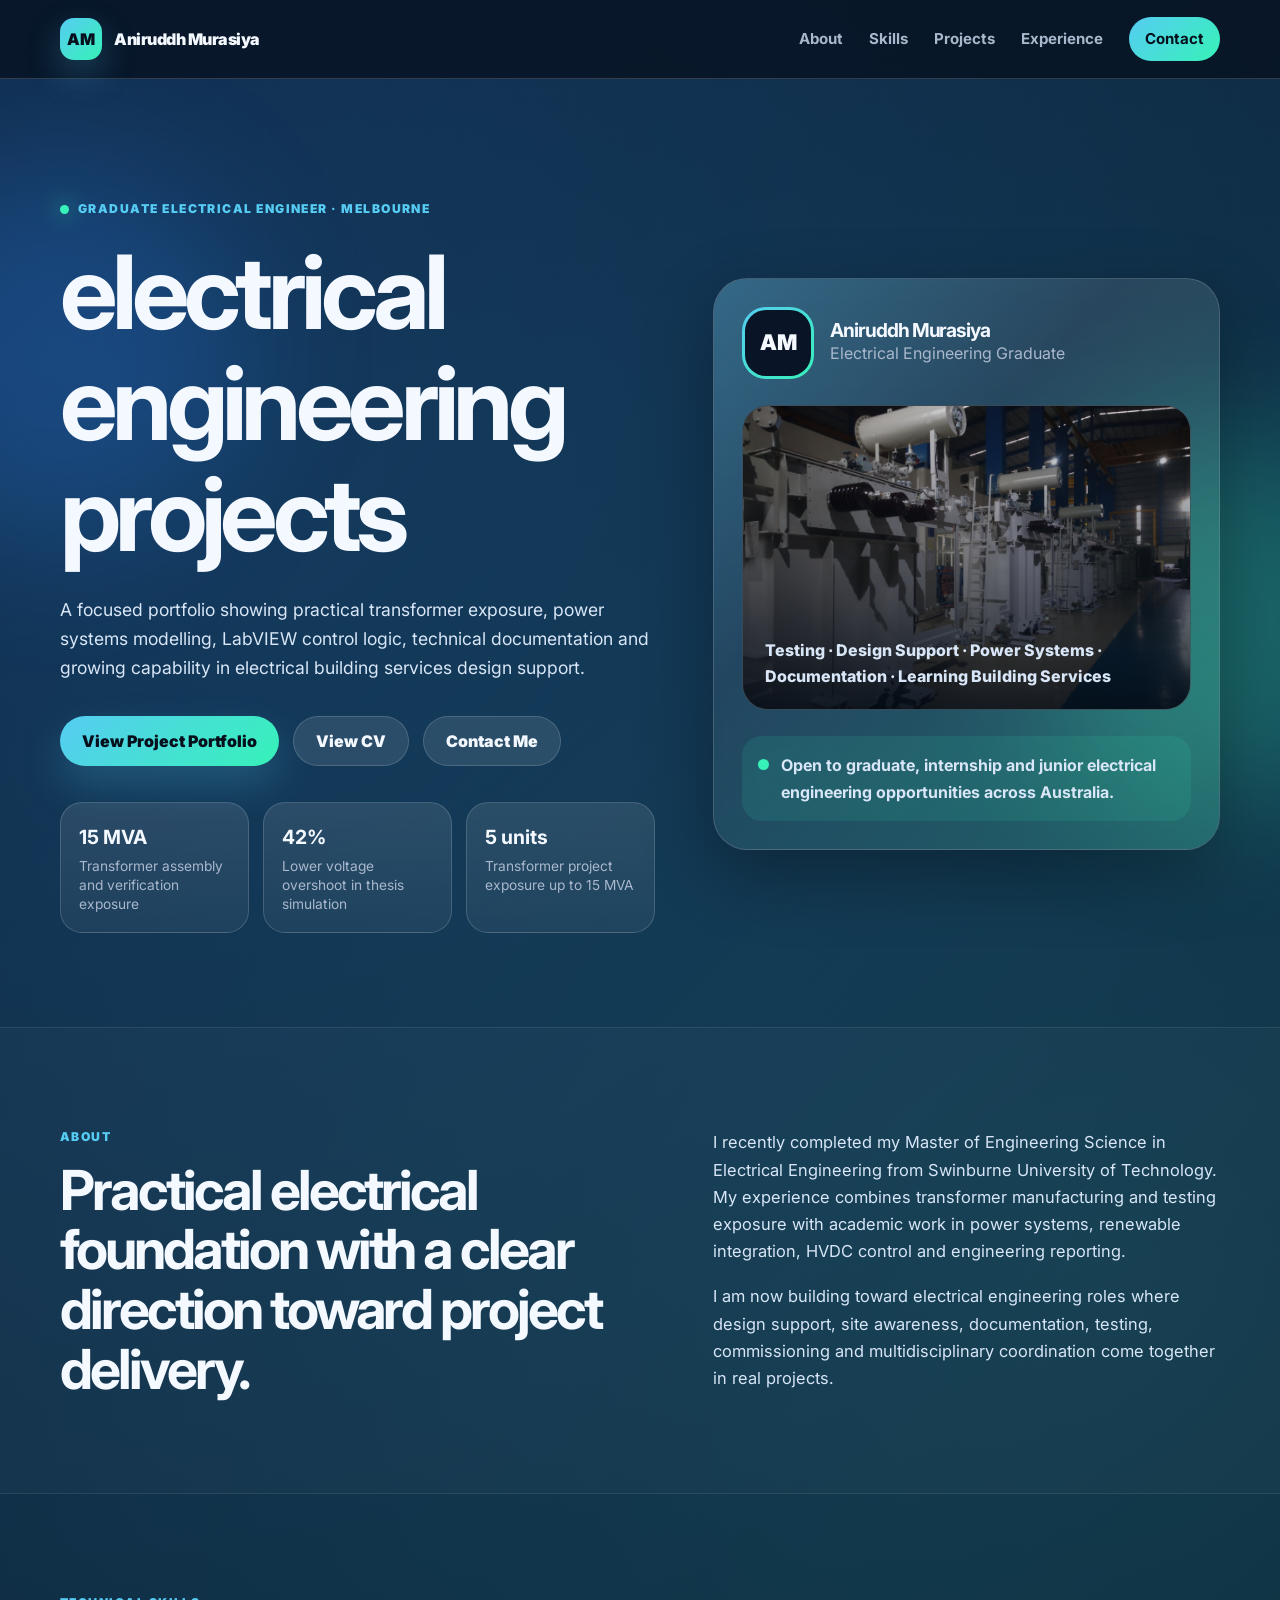
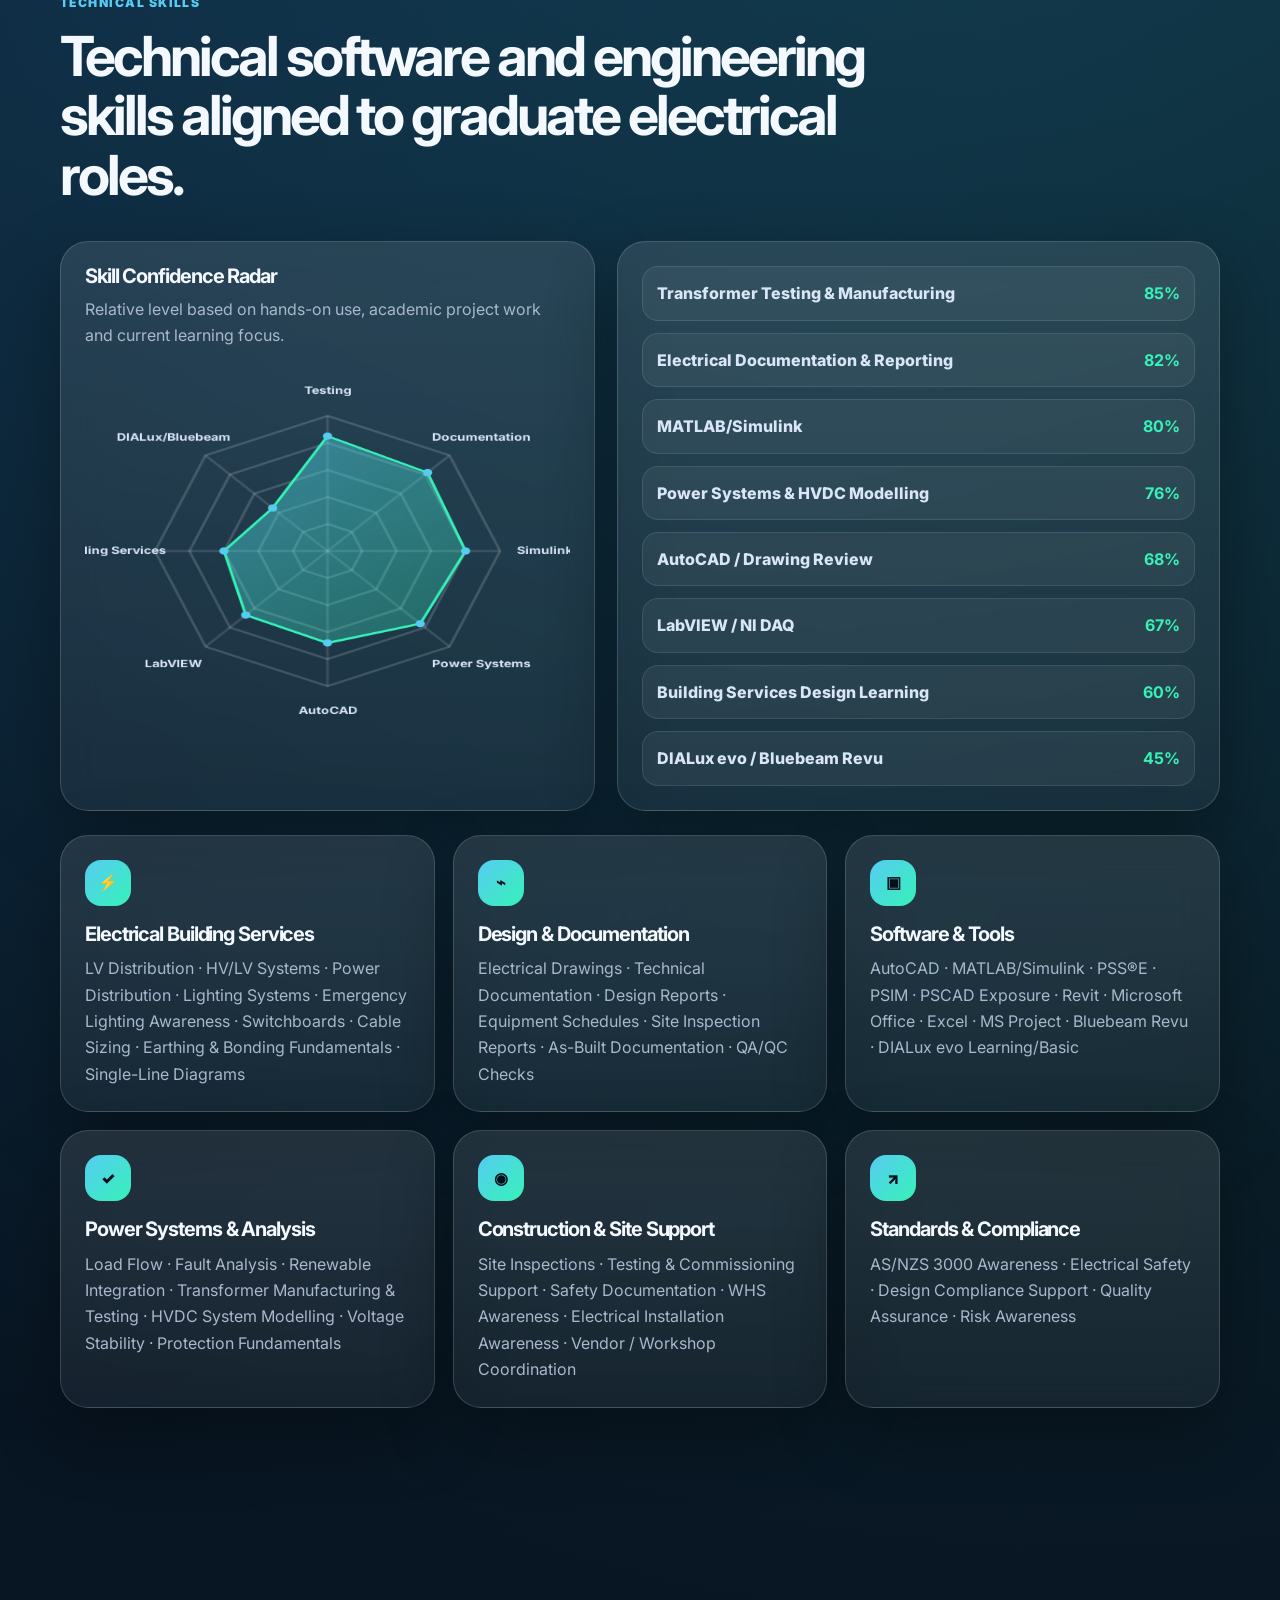
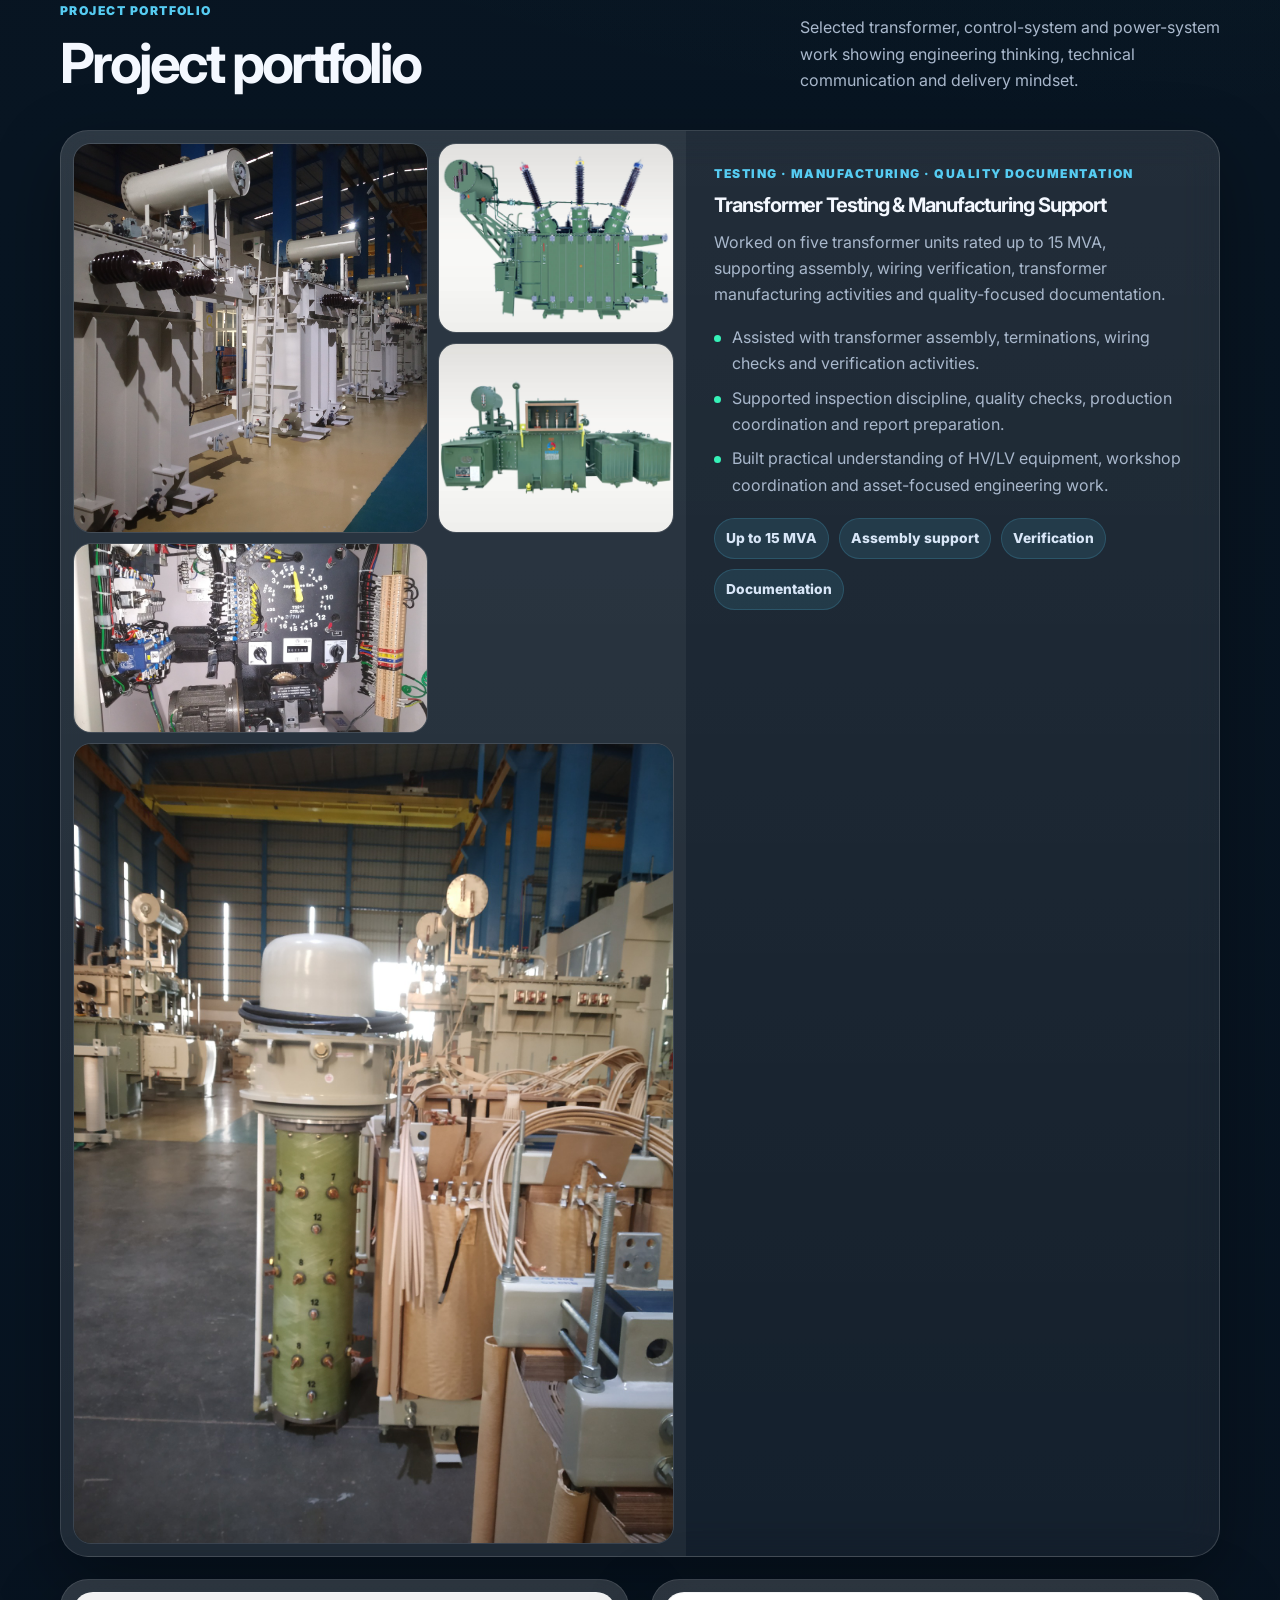
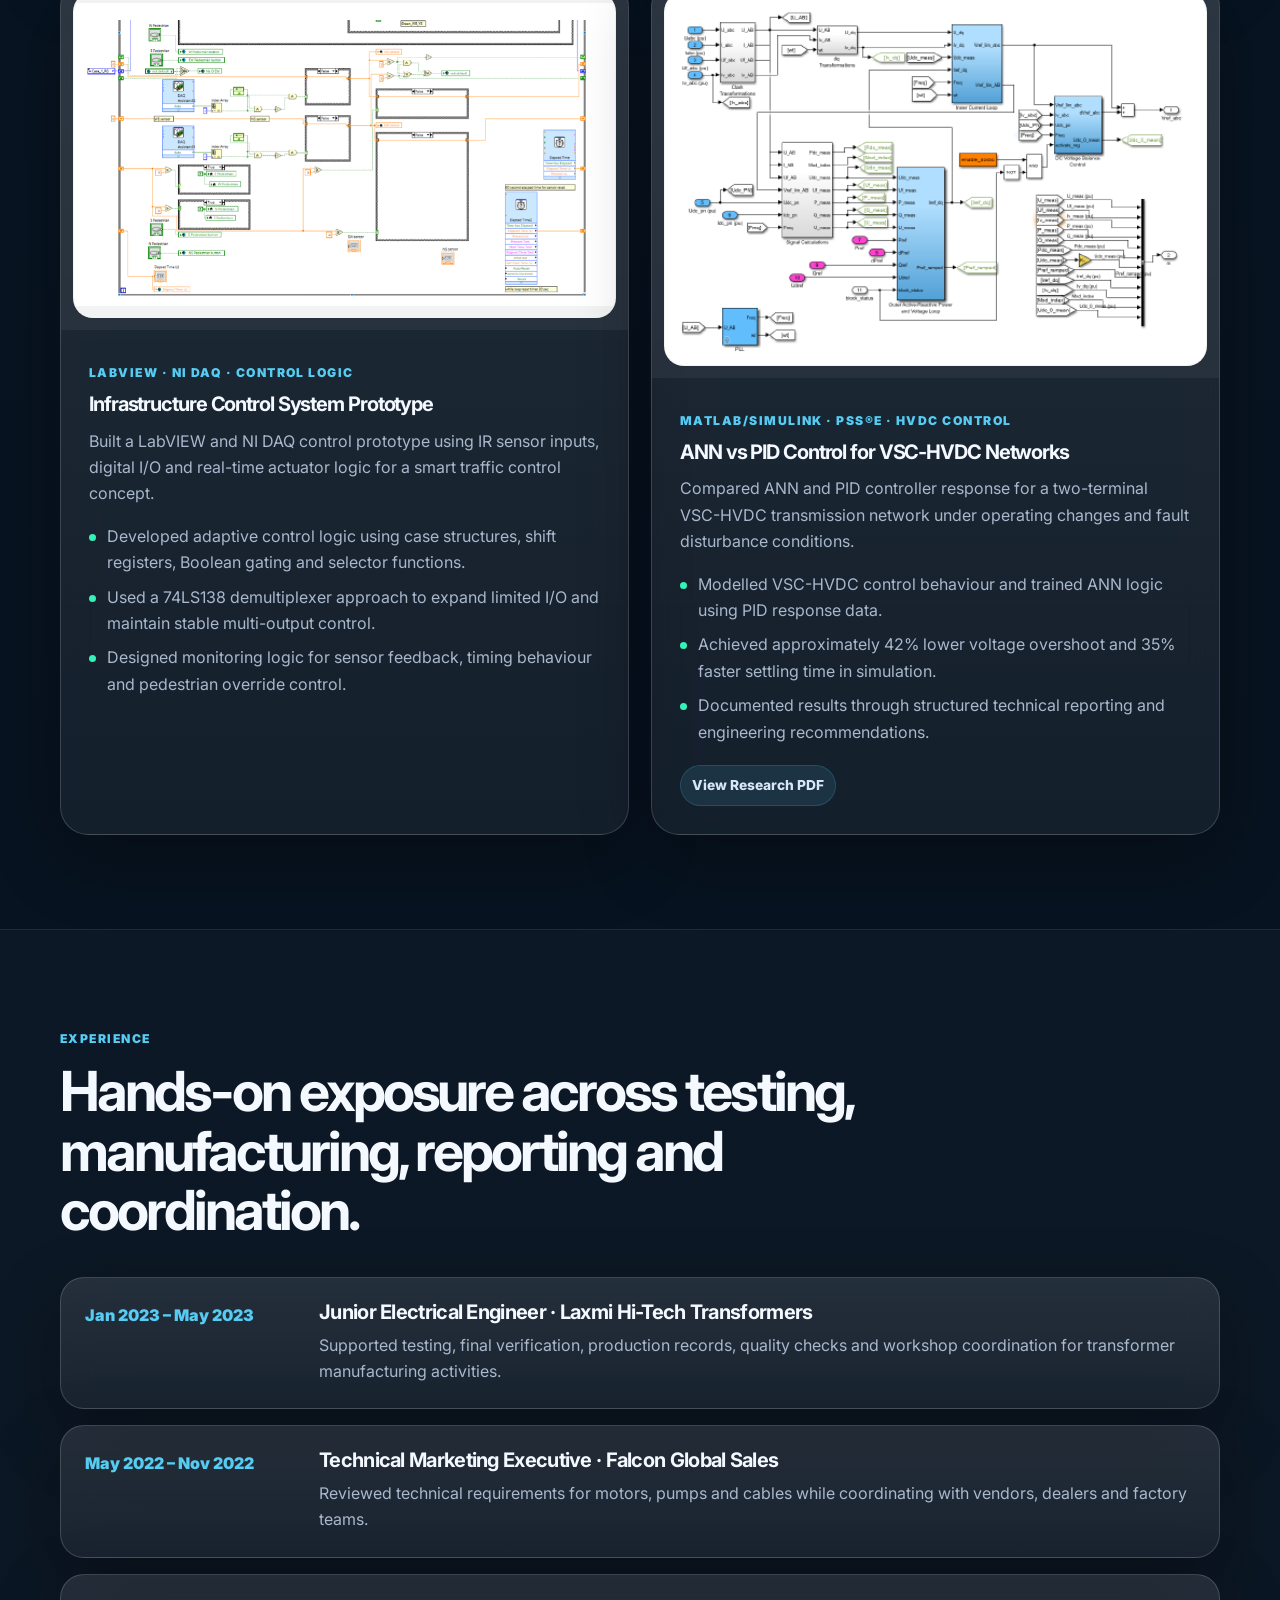
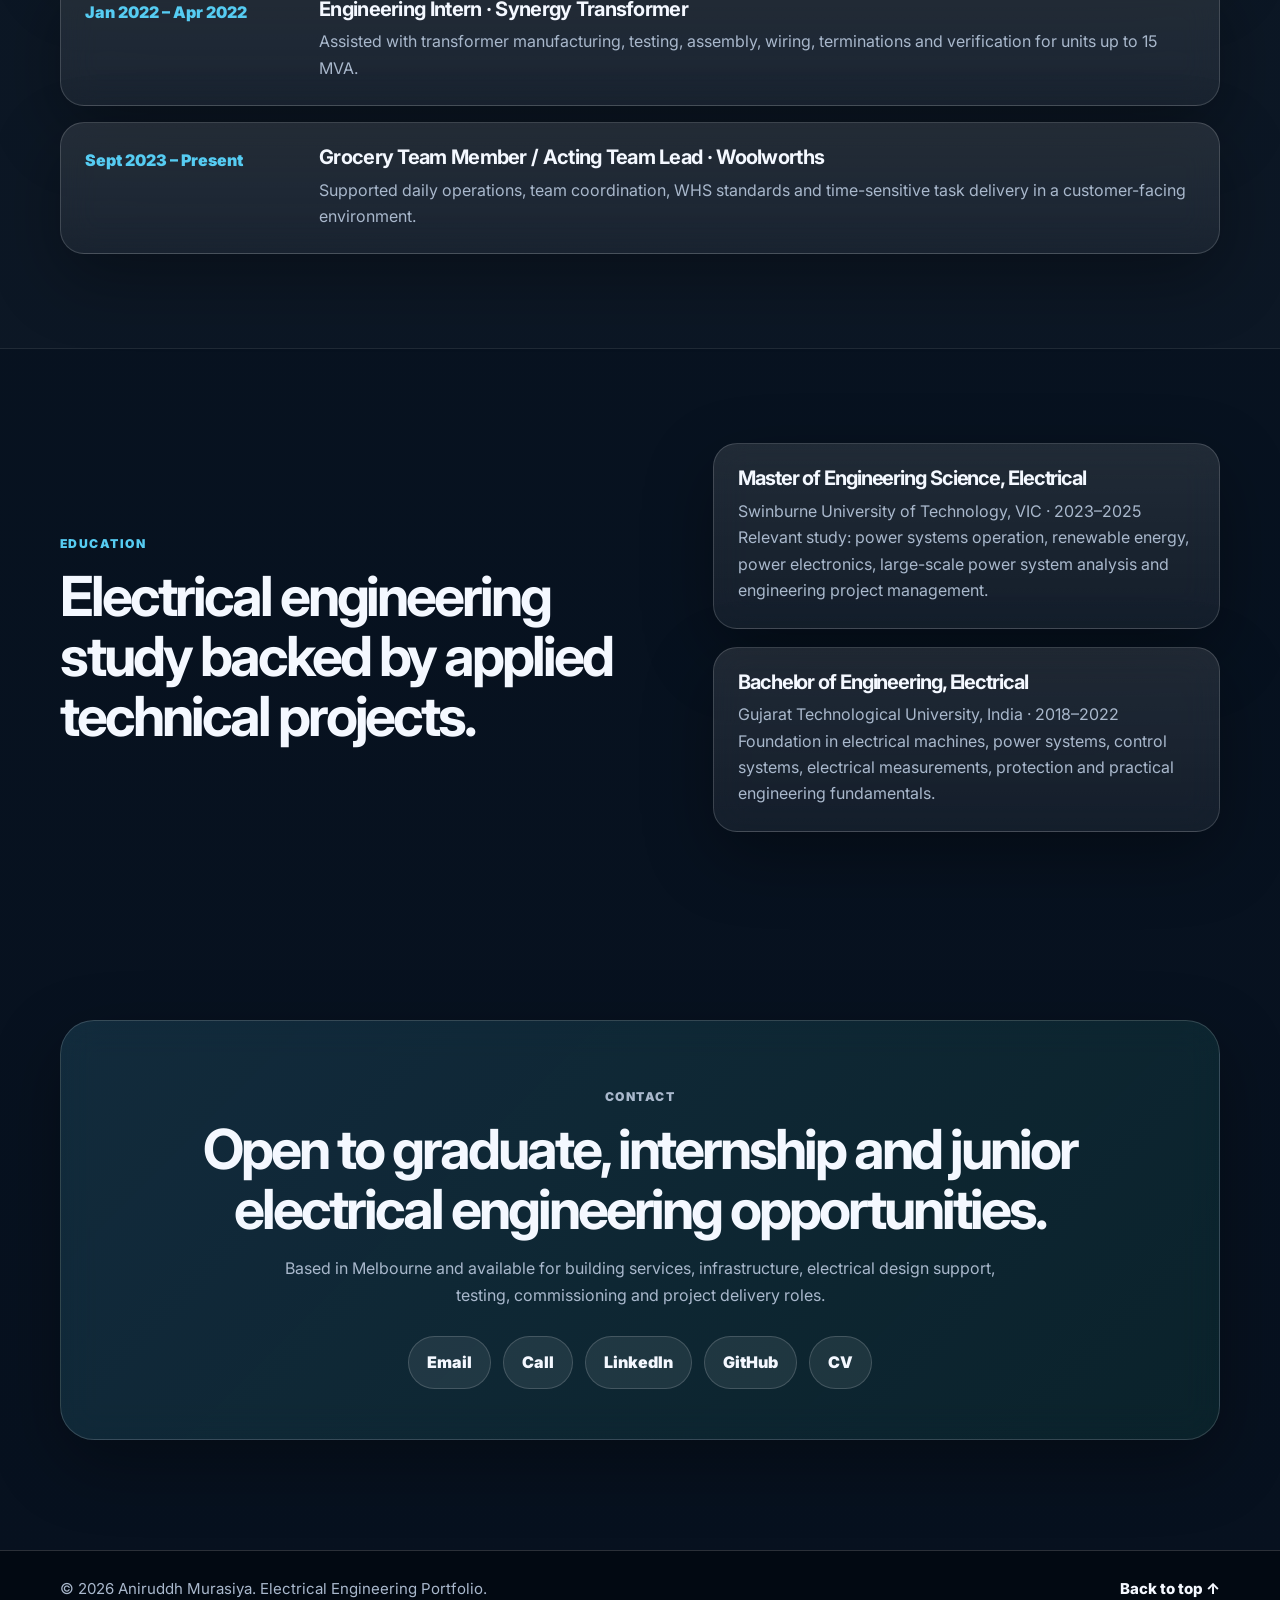
==== index.html @ 34120365 "Add files via upload" ====
<!DOCTYPE html>
<html lang="en-AU">
<head>
  <meta charset="UTF-8" />
  <meta name="viewport" content="width=device-width, initial-scale=1.0" />
  <meta name="description" content="Electrical engineering project portfolio of Aniruddh Murasiya, Graduate Electrical Engineer based in Melbourne." />
  <meta name="keywords" content="Graduate Electrical Engineer Melbourne, Electrical Engineering Projects, Transformer Testing, Building Services, MATLAB Simulink, PSS E, LabVIEW, AutoCAD, DIALux, Bluebeam" />
  <meta name="author" content="Aniruddh Murasiya" />
  <title>Aniruddh Murasiya | Electrical Engineering Projects</title>
  <link rel="preconnect" href="https://fonts.googleapis.com">
  <link rel="preconnect" href="https://fonts.gstatic.com" crossorigin>
  <link href="https://fonts.googleapis.com/css2?family=Inter:wght@400;500;600;700;800;900&display=swap" rel="stylesheet">
  <link rel="stylesheet" href="style.css" />
</head>
<body>
  <div class="background-glow glow-one"></div>
  <div class="background-glow glow-two"></div>

  <header class="site-header">
    <nav class="navbar container">
      <a href="#home" class="brand" aria-label="Go to home">
        <span class="brand-mark">AM</span>
        <span class="brand-text">Aniruddh Murasiya</span>
      </a>
      <button class="menu-toggle" aria-label="Open navigation menu" aria-expanded="false">
        <span></span><span></span><span></span>
      </button>
      <div class="nav-links" id="navLinks">
        <a href="#about">About</a>
        <a href="#skills">Skills</a>
        <a href="#projects">Projects</a>
        <a href="#experience">Experience</a>
        <a href="#contact" class="nav-cta">Contact</a>
      </div>
    </nav>
  </header>

  <main>
    <section id="home" class="hero section">
      <div class="container hero-grid">
        <div class="hero-content reveal">
          <p class="eyebrow"><span></span>Graduate Electrical Engineer · Melbourne</p>
          <h1>Electrical engineering projects</h1>
          <p class="hero-text">
            A focused portfolio showing practical transformer exposure, power systems modelling, LabVIEW control logic, technical documentation and growing capability in electrical building services design support.
          </p>
          <div class="hero-actions">
            <a href="#projects" class="btn btn-primary">View Project Portfolio</a>
            <a href="assets/Aniruddh_Murasiya_CV(4).pdf" class="btn btn-soft" target="_blank" rel="noopener">View CV</a>
            <a href="#contact" class="btn btn-ghost">Contact Me</a>
          </div>
          <div class="trust-strip" aria-label="Portfolio highlights">
            <div><strong>15 MVA</strong><span>Transformer assembly and verification exposure</span></div>
            <div><strong>42%</strong><span>Lower voltage overshoot in thesis simulation</span></div>
            <div><strong>5 units</strong><span>Transformer project exposure up to 15 MVA</span></div>
          </div>
        </div>

        <aside class="hero-panel reveal delay-1" aria-label="Engineering profile snapshot">
          <div class="panel-top">
            <div class="profile-ring"><div class="initials">AM</div></div>
            <div>
              <h2>Aniruddh Murasiya</h2>
              <p>Electrical Engineering Graduate</p>
            </div>
          </div>

          <div class="circuit-card image-panel">
            <img src="assets/15 MVA power transformer(2).jpg" alt="15 MVA transformer manufacturing floor" />
            <div class="image-overlay"></div>
            <p>Testing · Design Support · Power Systems · Documentation · Learning Building Services</p>
          </div>

          <div class="availability">
            <span class="pulse-dot"></span>
            Open to graduate, internship and junior electrical engineering opportunities across Australia.
          </div>
        </aside>
      </div>
    </section>

    <section id="about" class="section about-section">
      <div class="container split-grid">
        <div class="section-intro reveal">
          <p class="section-label">About</p>
          <h2>Practical electrical foundation with a clear direction toward project delivery.</h2>
        </div>
        <div class="about-copy reveal delay-1">
          <p>
            I recently completed my Master of Engineering Science in Electrical Engineering from Swinburne University of Technology. My experience combines transformer manufacturing and testing exposure with academic work in power systems, renewable integration, HVDC control and engineering reporting.
          </p>
          <p>
            I am now building toward electrical engineering roles where design support, site awareness, documentation, testing, commissioning and multidisciplinary coordination come together in real projects.
          </p>
        </div>
      </div>
    </section>

    <section id="skills" class="section skills-section">
      <div class="container">
        <div class="section-heading reveal">
          <p class="section-label">Technical Skills</p>
          <h2>Technical software and engineering skills aligned to graduate electrical roles.</h2>
        </div>

        <div class="skills-dashboard reveal">
          <div class="radar-card">
            <div class="radar-title">
              <h3>Skill Confidence Radar</h3>
              <p>Relative level based on hands-on use, academic project work and current learning focus.</p>
            </div>
            <canvas id="skillsRadar" width="520" height="520" aria-label="Radar chart showing electrical engineering skill levels"></canvas>
          </div>
          <div class="skill-levels">
            <div class="level-row"><span>Transformer Testing & Manufacturing</span><b>85%</b></div>
            <div class="level-row"><span>Electrical Documentation & Reporting</span><b>82%</b></div>
            <div class="level-row"><span>MATLAB/Simulink</span><b>80%</b></div>
            <div class="level-row"><span>Power Systems & HVDC Modelling</span><b>76%</b></div>
            <div class="level-row"><span>AutoCAD / Drawing Review</span><b>68%</b></div>
            <div class="level-row"><span>LabVIEW / NI DAQ</span><b>67%</b></div>
            <div class="level-row"><span>Building Services Design Learning</span><b>60%</b></div>
            <div class="level-row"><span>DIALux evo / Bluebeam Revu</span><b>45%</b></div>
          </div>
        </div>

        <div class="skills-grid">
          <article class="skill-card reveal"><div class="icon-badge">⚡</div><h3>Electrical Building Services</h3><p>LV Distribution · HV/LV Systems · Power Distribution · Lighting Systems · Emergency Lighting Awareness · Switchboards · Cable Sizing · Earthing & Bonding Fundamentals · Single-Line Diagrams</p></article>
          <article class="skill-card reveal delay-1"><div class="icon-badge">⌁</div><h3>Design & Documentation</h3><p>Electrical Drawings · Technical Documentation · Design Reports · Equipment Schedules · Site Inspection Reports · As-Built Documentation · QA/QC Checks</p></article>
          <article class="skill-card reveal delay-2"><div class="icon-badge">▣</div><h3>Software & Tools</h3><p>AutoCAD · MATLAB/Simulink · PSS®E · PSIM · PSCAD Exposure · Revit · Microsoft Office · Excel · MS Project · Bluebeam Revu · DIALux evo Learning/Basic</p></article>
          <article class="skill-card reveal"><div class="icon-badge">✓</div><h3>Power Systems & Analysis</h3><p>Load Flow · Fault Analysis · Renewable Integration · Transformer Manufacturing & Testing · HVDC System Modelling · Voltage Stability · Protection Fundamentals</p></article>
          <article class="skill-card reveal delay-1"><div class="icon-badge">◉</div><h3>Construction & Site Support</h3><p>Site Inspections · Testing & Commissioning Support · Safety Documentation · WHS Awareness · Electrical Installation Awareness · Vendor / Workshop Coordination</p></article>
          <article class="skill-card reveal delay-2"><div class="icon-badge">↗</div><h3>Standards & Compliance</h3><p>AS/NZS 3000 Awareness · Electrical Safety · Design Compliance Support · Quality Assurance · Risk Awareness</p></article>
        </div>
      </div>
    </section>

    <section id="projects" class="section projects-section">
      <div class="container">
        <div class="projects-header reveal">
          <div>
            <p class="section-label">Project Portfolio</p>
            <h2>Project portfolio</h2>
          </div>
          <p class="section-note">Selected transformer, control-system and power-system work showing engineering thinking, technical communication and delivery mindset.</p>
        </div>

        <div class="projects-grid">
          <article class="project-card project-featured reveal">
            <div class="project-gallery transformer-gallery">
              <img src="assets/15 MVA power transformer(2).jpg" alt="Transformer manufacturing floor with multiple large units" />
              <img src="assets/Power-Transformer(2).jpg" alt="Power transformer product image" />
              <img src="assets/Distribution Transformer(2).jpg" alt="Distribution transformer product image" />
              <img src="assets/Tap changer wiring(2).jpg" alt="Tap changer control wiring" />
              <img src="assets/Wind Transformer winding(2).jpg" alt="Transformer winding and assembly work" />
            </div>
            <div class="project-content">
              <span class="tag">Testing · Manufacturing · Quality Documentation</span>
              <h3>Transformer Testing & Manufacturing Support</h3>
              <p>Worked on five transformer units rated up to 15 MVA, supporting assembly, wiring verification, transformer manufacturing activities and quality-focused documentation.</p>
              <ul>
                <li>Assisted with transformer assembly, terminations, wiring checks and verification activities.</li>
                <li>Supported inspection discipline, quality checks, production coordination and report preparation.</li>
                <li>Built practical understanding of HV/LV equipment, workshop coordination and asset-focused engineering work.</li>
              </ul>
              <div class="project-points"><span>Up to 15 MVA</span><span>Assembly support</span><span>Verification</span><span>Documentation</span></div>
            </div>
          </article>

          <article class="project-card reveal delay-1">
            <div class="project-visual image-visual">
              <img src="assets/Labview(1).png" alt="LabVIEW block diagram for infrastructure control system prototype" />
            </div>
            <div class="project-content">
              <span class="tag">LabVIEW · NI DAQ · Control Logic</span>
              <h3>Infrastructure Control System Prototype</h3>
              <p>Built a LabVIEW and NI DAQ control prototype using IR sensor inputs, digital I/O and real-time actuator logic for a smart traffic control concept.</p>
              <ul>
                <li>Developed adaptive control logic using case structures, shift registers, Boolean gating and selector functions.</li>
                <li>Used a 74LS138 demultiplexer approach to expand limited I/O and maintain stable multi-output control.</li>
                <li>Designed monitoring logic for sensor feedback, timing behaviour and pedestrian override control.</li>
              </ul>
            </div>
          </article>

          <article class="project-card reveal delay-2">
            <div class="project-visual image-visual">
              <img src="assets/Simulink(1).png" alt="MATLAB Simulink diagram for VSC-HVDC ANN and PID controller project" />
            </div>
            <div class="project-content">
              <span class="tag">MATLAB/Simulink · PSS®E · HVDC Control</span>
              <h3>ANN vs PID Control for VSC-HVDC Networks</h3>
              <p>Compared ANN and PID controller response for a two-terminal VSC-HVDC transmission network under operating changes and fault disturbance conditions.</p>
              <ul>
                <li>Modelled VSC-HVDC control behaviour and trained ANN logic using PID response data.</li>
                <li>Achieved approximately 42% lower voltage overshoot and 35% faster settling time in simulation.</li>
                <li>Documented results through structured technical reporting and engineering recommendations.</li>
              </ul>
              <div class="project-links">
                <a href="assets/EE_Presentation_Mehdi.K_Aniruddh(1).pdf" target="_blank" rel="noopener">View Research PDF</a>
              </div>
            </div>
          </article>
        </div>
      </div>
    </section>

    <section id="experience" class="section experience-section">
      <div class="container">
        <div class="section-heading reveal">
          <p class="section-label">Experience</p>
          <h2>Hands-on exposure across testing, manufacturing, reporting and coordination.</h2>
        </div>
        <div class="timeline">
          <article class="timeline-item reveal"><div class="timeline-date">Jan 2023 – May 2023</div><div class="timeline-content"><h3>Junior Electrical Engineer · Laxmi Hi-Tech Transformers</h3><p>Supported testing, final verification, production records, quality checks and workshop coordination for transformer manufacturing activities.</p></div></article>
          <article class="timeline-item reveal delay-1"><div class="timeline-date">May 2022 – Nov 2022</div><div class="timeline-content"><h3>Technical Marketing Executive · Falcon Global Sales</h3><p>Reviewed technical requirements for motors, pumps and cables while coordinating with vendors, dealers and factory teams.</p></div></article>
          <article class="timeline-item reveal delay-2"><div class="timeline-date">Jan 2022 – Apr 2022</div><div class="timeline-content"><h3>Engineering Intern · Synergy Transformer</h3><p>Assisted with transformer manufacturing, testing, assembly, wiring, terminations and verification for units up to 15 MVA.</p></div></article>
          <article class="timeline-item reveal"><div class="timeline-date">Sept 2023 – Present</div><div class="timeline-content"><h3>Grocery Team Member / Acting Team Lead · Woolworths</h3><p>Supported daily operations, team coordination, WHS standards and time-sensitive task delivery in a customer-facing environment.</p></div></article>
        </div>
      </div>
    </section>

    <section id="education" class="section education-section">
      <div class="container split-grid">
        <div class="section-intro reveal">
          <p class="section-label">Education</p>
          <h2>Electrical engineering study backed by applied technical projects.</h2>
        </div>
        <div class="education-cards reveal delay-1">
          <article><h3>Master of Engineering Science, Electrical</h3><p>Swinburne University of Technology, VIC · 2023–2025</p><p>Relevant study: power systems operation, renewable energy, power electronics, large-scale power system analysis and engineering project management.</p></article>
          <article><h3>Bachelor of Engineering, Electrical</h3><p>Gujarat Technological University, India · 2018–2022</p><p>Foundation in electrical machines, power systems, control systems, electrical measurements, protection and practical engineering fundamentals.</p></article>
        </div>
      </div>
    </section>

    <section id="contact" class="section contact-section">
      <div class="container contact-card reveal">
        <p class="section-label">Contact</p>
        <h2>Open to graduate, internship and junior electrical engineering opportunities.</h2>
        <p>Based in Melbourne and available for building services, infrastructure, electrical design support, testing, commissioning and project delivery roles.</p>
        <div class="contact-links">
          <a href="mailto:ani.murasiya@gmail.com">Email</a>
          <a href="tel:+61466129232">Call</a>
          <a href="https://www.linkedin.com/in/aniruddh-murasiya" target="_blank" rel="noopener">LinkedIn</a>
          <a href="https://github.com/AniruddhMurasiya" target="_blank" rel="noopener">GitHub</a>
          <a href="assets/Aniruddh_Murasiya_CV(4).pdf" target="_blank" rel="noopener">CV</a>
        </div>
      </div>
    </section>
  </main>

  <footer class="footer">
    <div class="container footer-content">
      <p>© <span id="year"></span> Aniruddh Murasiya. Electrical Engineering Portfolio.</p>
      <a href="#home">Back to top ↑</a>
    </div>
  </footer>

  <script src="script.js"></script>
</body>
</html>
---- style.css ----
:root {
  --bg: #07111f;
  --bg-2: #0c1728;
  --card: rgba(255, 255, 255, 0.08);
  --glass: rgba(255, 255, 255, 0.10);
  --line: rgba(255, 255, 255, 0.16);
  --text: #f4f8ff;
  --muted: #a9b8cc;
  --soft: #d8e6f7;
  --brand: #56ccf2;
  --brand-2: #2f80ed;
  --accent: #36f2b8;
  --warn: #ffd166;
  --shadow: 0 24px 70px rgba(0, 0, 0, 0.32);
  --radius: 28px;
}

* { box-sizing: border-box; margin: 0; padding: 0; }
html { scroll-behavior: smooth; }
body {
  font-family: 'Inter', Arial, sans-serif;
  color: var(--text);
  background:
    radial-gradient(circle at 15% 5%, rgba(47, 128, 237, 0.28), transparent 34%),
    radial-gradient(circle at 85% 16%, rgba(54, 242, 184, 0.14), transparent 30%),
    linear-gradient(180deg, #06101d 0%, #081522 42%, #07111f 100%);
  line-height: 1.65;
  overflow-x: hidden;
}
body::before {
  content: "";
  position: fixed;
  inset: 0;
  pointer-events: none;
  opacity: 0.24;
  background-image:
    linear-gradient(rgba(255, 255, 255, 0.055) 1px, transparent 1px),
    linear-gradient(90deg, rgba(255, 255, 255, 0.055) 1px, transparent 1px);
  background-size: 44px 44px;
  mask-image: linear-gradient(to bottom, black, transparent 80%);
}
.background-glow { position: fixed; width: 380px; height: 380px; border-radius: 999px; filter: blur(70px); opacity: 0.25; pointer-events: none; z-index: -1; }
.glow-one { top: 18%; left: -140px; background: var(--brand-2); }
.glow-two { right: -130px; bottom: 10%; background: var(--accent); }
.container { width: min(1160px, calc(100% - 40px)); margin: 0 auto; }
.section { padding: 94px 0; position: relative; }
a { color: inherit; text-decoration: none; }
ul { list-style: none; }

.site-header { position: sticky; top: 0; z-index: 100; background: rgba(7, 17, 31, 0.78); border-bottom: 1px solid var(--line); backdrop-filter: blur(18px); }
.navbar { min-height: 78px; display: flex; align-items: center; justify-content: space-between; }
.brand { display: inline-flex; align-items: center; gap: 12px; font-weight: 900; }
.brand-mark { display: grid; place-items: center; width: 42px; height: 42px; border-radius: 14px; color: #06101d; background: linear-gradient(135deg, var(--brand), var(--accent)); box-shadow: 0 14px 34px rgba(86, 204, 242, 0.25); }
.brand-text { letter-spacing: -0.03em; }
.nav-links { display: flex; align-items: center; gap: 26px; color: var(--muted); font-weight: 700; font-size: 0.94rem; }
.nav-links a { transition: color 0.2s ease; }
.nav-links a:hover { color: var(--text); }
.nav-cta { color: #06101d !important; padding: 10px 16px; border-radius: 999px; background: linear-gradient(135deg, var(--brand), var(--accent)); }
.menu-toggle { display: none; width: 42px; height: 42px; border: 1px solid var(--line); border-radius: 14px; background: var(--glass); }
.menu-toggle span { display: block; width: 18px; height: 2px; background: var(--text); margin: 4px auto; border-radius: 99px; }

.hero { padding-top: 116px; min-height: 760px; display: flex; align-items: center; }
.hero-grid, .split-grid { display: grid; grid-template-columns: 1.08fr 0.92fr; gap: 58px; align-items: center; }
.eyebrow, .section-label, .tag { display: inline-flex; align-items: center; gap: 9px; color: var(--brand); font-weight: 900; text-transform: uppercase; letter-spacing: 0.12em; font-size: 0.76rem; }
.eyebrow span { width: 9px; height: 9px; border-radius: 999px; background: var(--accent); box-shadow: 0 0 22px var(--accent); }
h1, h2, h3 { line-height: 1.08; letter-spacing: -0.055em; }
h1 { margin-top: 16px; font-size: clamp(3.2rem, 8vw, 7rem); max-width: 980px; text-transform: lowercase; }
h2 { margin-top: 12px; font-size: clamp(2rem, 4.4vw, 3.45rem); }
h3 { font-size: 1.25rem; }
.hero-text { margin: 26px 0 34px; max-width: 760px; color: var(--soft); font-size: 1.1rem; }
.hero-actions { display: flex; flex-wrap: wrap; gap: 14px; }
.btn { display: inline-flex; min-height: 50px; align-items: center; justify-content: center; padding: 0 22px; border-radius: 999px; font-weight: 900; transition: transform 0.22s ease, box-shadow 0.22s ease, border-color 0.22s ease; }
.btn:hover { transform: translateY(-3px); }
.btn-primary { color: #06101d; background: linear-gradient(135deg, var(--brand), var(--accent)); box-shadow: 0 18px 40px rgba(86, 204, 242, 0.22); }
.btn-ghost, .btn-soft { border: 1px solid var(--line); background: var(--glass); color: var(--text); }
.btn-ghost:hover, .btn-soft:hover { border-color: rgba(86, 204, 242, 0.6); }
.trust-strip { margin-top: 36px; display: grid; grid-template-columns: repeat(3, 1fr); gap: 14px; }
.trust-strip div { padding: 18px; border: 1px solid var(--line); border-radius: 22px; background: linear-gradient(180deg, rgba(255,255,255,0.10), rgba(255,255,255,0.055)); }
.trust-strip strong { display: block; font-size: 1.22rem; }
.trust-strip span { display: block; margin-top: 4px; color: var(--muted); font-size: 0.86rem; line-height: 1.38; }

.hero-panel, .skill-card, .project-card, .timeline-item, .education-cards article, .contact-card, .radar-card, .skill-levels {
  border: 1px solid var(--line);
  background: linear-gradient(180deg, rgba(255,255,255,0.105), rgba(255,255,255,0.055));
  box-shadow: var(--shadow);
  backdrop-filter: blur(18px);
}
.hero-panel { padding: 28px; border-radius: 34px; position: relative; overflow: hidden; }
.hero-panel::before { content: ""; position: absolute; inset: -1px; background: linear-gradient(135deg, rgba(86,204,242,0.24), transparent 38%, rgba(54,242,184,0.18)); pointer-events: none; }
.hero-panel > * { position: relative; }
.panel-top { display: flex; gap: 16px; align-items: center; }
.profile-ring { width: 72px; height: 72px; padding: 3px; border-radius: 24px; background: linear-gradient(135deg, var(--brand), var(--accent)); }
.initials { display: grid; place-items: center; width: 100%; height: 100%; border-radius: 21px; background: #091527; font-weight: 900; font-size: 1.35rem; }
.panel-top h2 { margin: 0; font-size: 1.2rem; }
.panel-top p { color: var(--muted); }
.circuit-card { margin: 26px 0; min-height: 305px; border-radius: 26px; border: 1px solid var(--line); background: rgba(2, 11, 22, 0.54); position: relative; overflow: hidden; }
.image-panel img { width: 100%; height: 100%; min-height: 305px; object-fit: cover; position: absolute; inset: 0; }
.image-overlay { position: absolute; inset: 0; background: linear-gradient(180deg, rgba(2,11,22,0.12), rgba(2,11,22,0.88)); }
.circuit-card p { position: absolute; left: 22px; right: 22px; bottom: 20px; color: var(--soft); font-weight: 800; }
.availability { display: flex; align-items: flex-start; gap: 12px; padding: 16px; border-radius: 20px; background: rgba(54,242,184,0.10); color: var(--soft); font-weight: 700; }
.pulse-dot { width: 11px; height: 11px; margin-top: 7px; border-radius: 50%; background: var(--accent); box-shadow: 0 0 0 rgba(54,242,184,0.55); animation: pulse 1.8s infinite; flex: 0 0 auto; }

.about-section, .experience-section { background: rgba(255,255,255,0.025); border-block: 1px solid rgba(255,255,255,0.08); }
.about-copy { color: var(--soft); font-size: 1.03rem; }
.about-copy p + p { margin-top: 18px; }
.section-heading, .projects-header { margin-bottom: 36px; max-width: 880px; }
.projects-header { display: flex; justify-content: space-between; gap: 42px; align-items: end; max-width: none; }
.section-note { max-width: 420px; color: var(--muted); }

.skills-dashboard { display: grid; grid-template-columns: 0.94fr 1.06fr; gap: 22px; margin-bottom: 24px; }
.radar-card, .skill-levels { border-radius: var(--radius); padding: 24px; }
.radar-title p { color: var(--muted); margin-top: 8px; }
#skillsRadar { width: 100%; max-height: 380px; margin-top: 12px; }
.skill-levels { display: grid; gap: 12px; }
.level-row { display: grid; grid-template-columns: 1fr auto; align-items: center; gap: 14px; padding: 13px 14px; border: 1px solid rgba(255,255,255,0.10); border-radius: 16px; background: rgba(255,255,255,0.055); }
.level-row span { color: var(--soft); font-weight: 800; }
.level-row b { color: var(--accent); }
.skills-grid { display: grid; grid-template-columns: repeat(3, 1fr); gap: 18px; }
.skill-card { border-radius: var(--radius); padding: 24px; transition: transform .25s ease, border-color .25s ease, background .25s ease, box-shadow .25s ease; }
.skill-card:hover { transform: translateY(-10px) scale(1.015); border-color: rgba(86,204,242,0.65); background: linear-gradient(180deg, rgba(86,204,242,0.14), rgba(255,255,255,0.06)); box-shadow: 0 28px 80px rgba(86,204,242,0.16); }
.icon-badge { width: 46px; height: 46px; display: grid; place-items: center; border-radius: 16px; margin-bottom: 18px; color: #06101d; background: linear-gradient(135deg, var(--brand), var(--accent)); font-weight: 900; }
.skill-card p, .project-content p, .timeline-content p, .education-cards p, .contact-card p { color: var(--muted); }
.skill-card h3 { margin-bottom: 10px; }

.projects-grid { display: grid; grid-template-columns: repeat(2, 1fr); gap: 22px; }
.project-card { border-radius: var(--radius); overflow: hidden; transition: transform .25s ease, border-color .25s ease; }
.project-card:hover { transform: translateY(-6px); border-color: rgba(86,204,242,0.45); }
.project-featured { grid-column: span 2; display: grid; grid-template-columns: 1.08fr .92fr; }
.project-gallery { display: grid; grid-template-columns: 1.2fr 0.8fr; grid-template-rows: 190px 190px 190px; gap: 10px; padding: 12px; background: rgba(255,255,255,.05); }
.project-gallery img { width: 100%; height: 100%; object-fit: cover; border-radius: 18px; border: 1px solid rgba(255,255,255,0.12); }
.project-gallery img:first-child { grid-row: span 2; }
.project-gallery img:last-child { grid-column: span 2; }
.project-visual { min-height: 350px; position: relative; overflow: hidden; background: rgba(255,255,255,.05); }
.image-visual { display: grid; place-items: center; padding: 12px; }
.image-visual img { width: 100%; height: 100%; max-height: 380px; object-fit: contain; border-radius: 20px; border: 1px solid rgba(255,255,255,0.12); background: rgba(255,255,255,0.94); }
.project-content { padding: 28px; }
.project-content h3 { margin: 10px 0 12px; }
.project-content ul { margin-top: 16px; display: grid; gap: 8px; color: var(--muted); }
.project-content li { position: relative; padding-left: 18px; }
.project-content li::before { content: ""; position: absolute; left: 0; top: 11px; width: 7px; height: 7px; border-radius: 50%; background: var(--accent); }
.project-points, .project-links { display: flex; flex-wrap: wrap; gap: 10px; margin-top: 20px; }
.project-points span, .project-links a { padding: 8px 11px; border-radius: 999px; color: var(--soft); background: rgba(86,204,242,.11); border: 1px solid rgba(86,204,242,.18); font-size: .86rem; font-weight: 800; }
.project-links a:hover { color: #06101d; background: linear-gradient(135deg, var(--brand), var(--accent)); }

.timeline { margin-top: 32px; display: grid; gap: 16px; position: relative; }
.timeline-item { display: grid; grid-template-columns: 210px 1fr; gap: 24px; border-radius: 24px; padding: 24px; }
.timeline-date { color: var(--brand); font-weight: 900; }
.timeline-content h3 { margin-bottom: 8px; letter-spacing: -0.035em; }
.education-cards { display: grid; gap: 18px; }
.education-cards article { padding: 24px; border-radius: 24px; }
.education-cards h3 { margin-bottom: 8px; }
.contact-section { padding-bottom: 110px; }
.contact-card { padding: 50px; text-align: center; border-radius: 34px; background: linear-gradient(135deg, rgba(86,204,242,.14), rgba(54,242,184,.08)); }
.contact-card p { max-width: 730px; margin: 16px auto 0; }
.contact-links { margin-top: 28px; display: flex; flex-wrap: wrap; justify-content: center; gap: 12px; }
.contact-links a { padding: 12px 18px; border-radius: 999px; border: 1px solid var(--line); background: rgba(255,255,255,.08); font-weight: 900; color: var(--text); }
.contact-links a:hover { background: linear-gradient(135deg, var(--brand), var(--accent)); color: #06101d; }
.footer { padding: 26px 0; border-top: 1px solid var(--line); background: rgba(2,8,16,.82); color: var(--muted); }
.footer-content { display: flex; justify-content: space-between; gap: 20px; align-items: center; font-size: .94rem; }
.footer a { color: var(--text); font-weight: 800; }
.reveal { opacity: 0; transform: translateY(22px); transition: opacity .7s ease, transform .7s ease; }
.reveal.visible { opacity: 1; transform: translateY(0); }
.delay-1 { transition-delay: .10s; }
.delay-2 { transition-delay: .20s; }
@keyframes pulse { 70% { box-shadow: 0 0 0 13px rgba(54,242,184,0); } 100% { box-shadow: 0 0 0 0 rgba(54,242,184,0); } }

@media (max-width: 950px) {
  .menu-toggle { display: block; }
  .nav-links { position: absolute; top: 78px; left: 20px; right: 20px; display: none; flex-direction: column; align-items: stretch; gap: 0; padding: 14px; border: 1px solid var(--line); border-radius: 22px; background: rgba(7,17,31,.96); box-shadow: var(--shadow); }
  .nav-links.open { display: flex; }
  .nav-links a { padding: 13px; }
  .hero-grid, .split-grid, .project-featured, .skills-dashboard { grid-template-columns: 1fr; }
  .skills-grid, .projects-grid { grid-template-columns: 1fr; }
  .project-featured { grid-column: span 1; }
  .projects-header { display: block; }
  .section-note { margin-top: 16px; max-width: 100%; }
  .trust-strip { grid-template-columns: 1fr; }
  .timeline-item { grid-template-columns: 1fr; }
}
@media (max-width: 580px) {
  .container { width: min(100% - 28px, 1160px); }
  .section { padding: 68px 0; }
  .hero { padding-top: 82px; min-height: auto; }
  .brand-text { display: none; }
  h1 { font-size: clamp(2.55rem, 14vw, 4rem); }
  .hero-actions, .contact-links, .footer-content { flex-direction: column; align-items: stretch; }
  .btn, .contact-links a { width: 100%; text-align: center; }
  .hero-panel, .contact-card { padding: 24px; }
  .project-content, .skill-card, .timeline-item, .education-cards article, .radar-card, .skill-levels { padding: 22px; }
  .project-visual { min-height: 260px; }
  .project-gallery { grid-template-columns: 1fr; grid-template-rows: repeat(5, 180px); }
  .project-gallery img:first-child, .project-gallery img:last-child { grid-row: span 1; grid-column: span 1; }
}
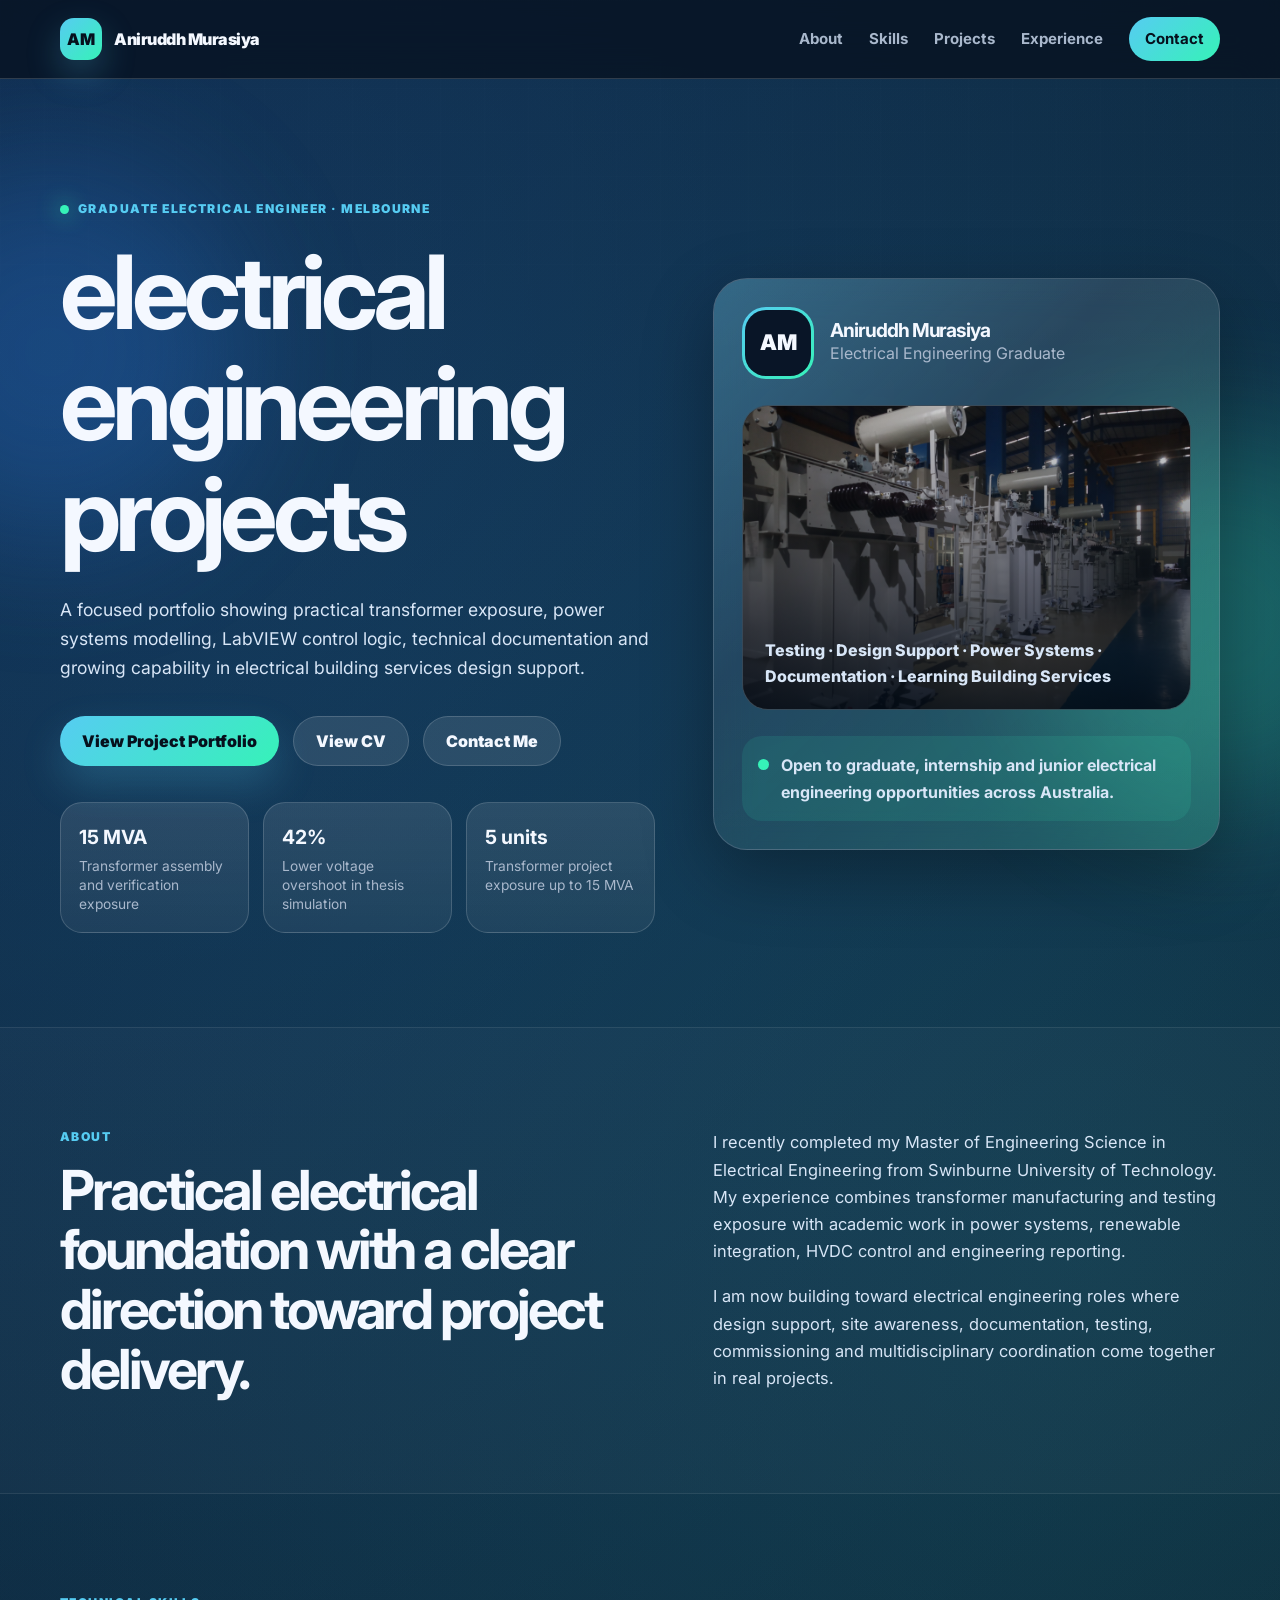
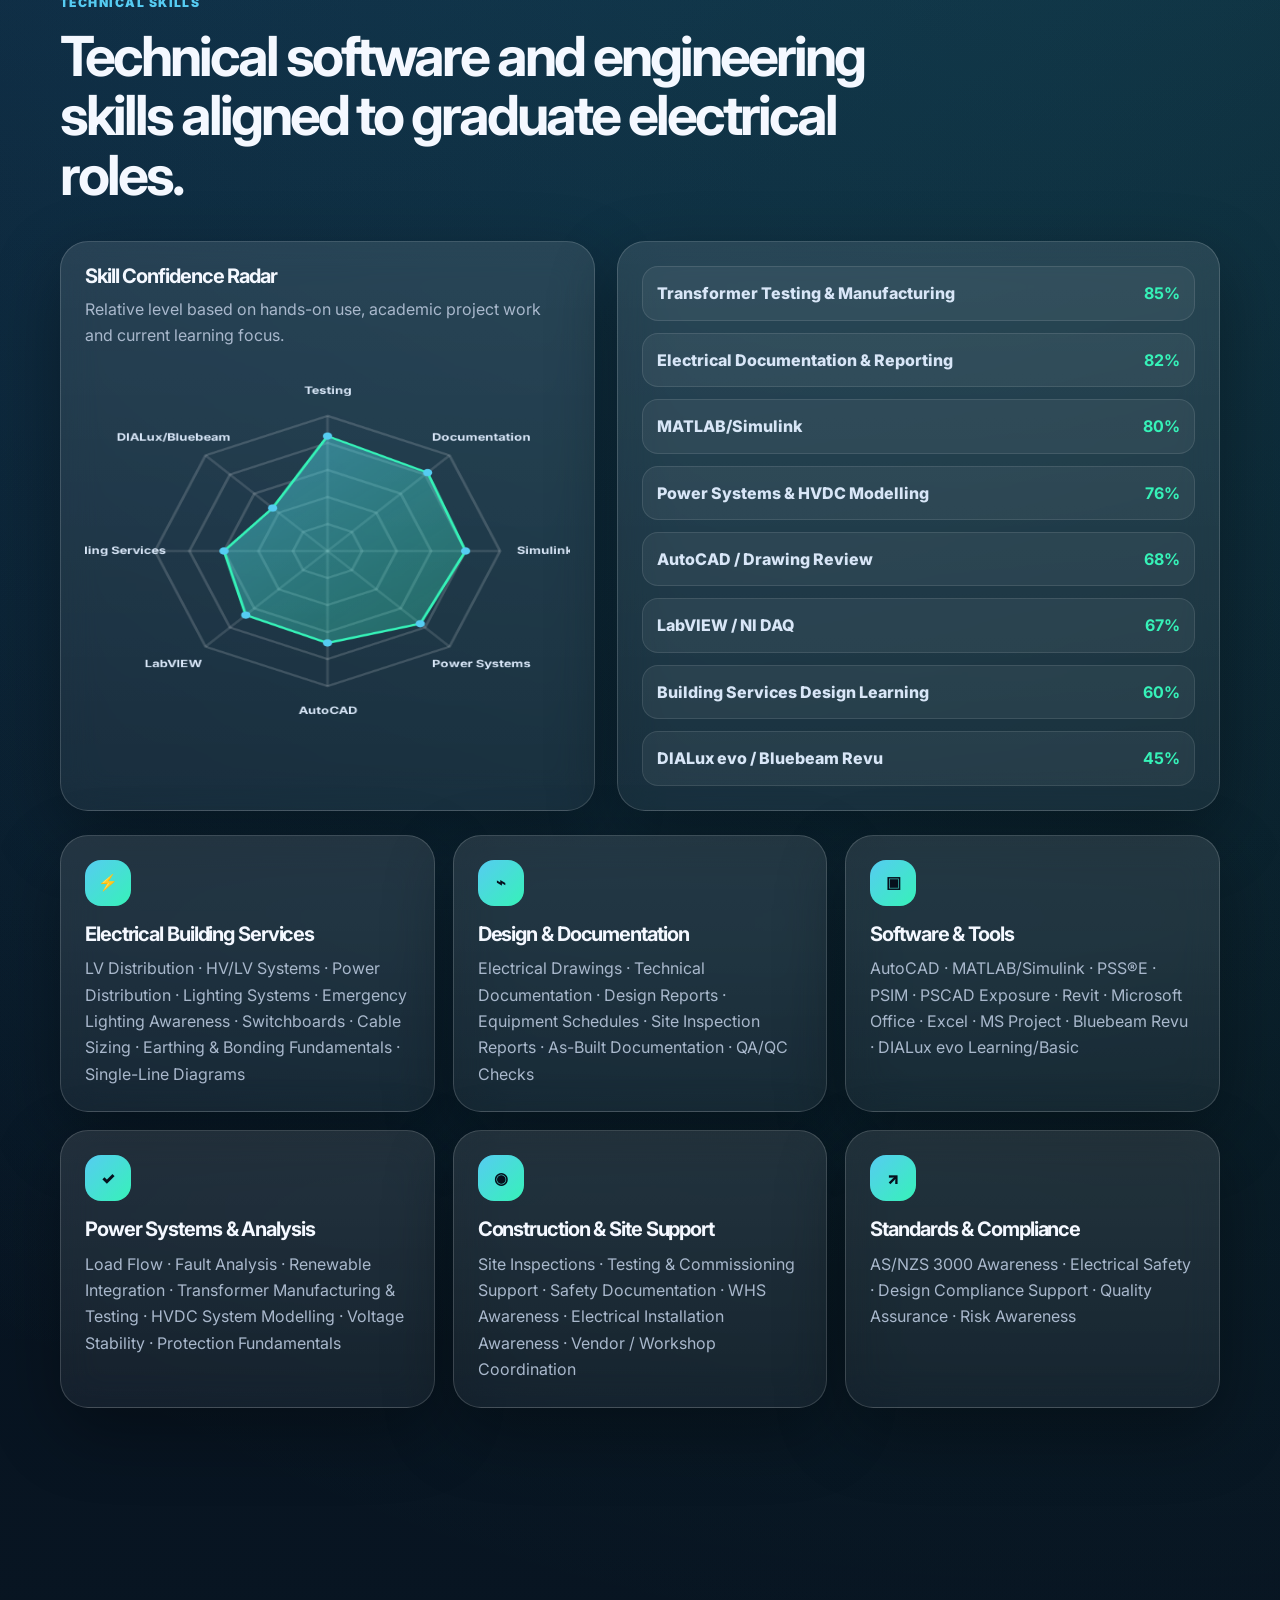
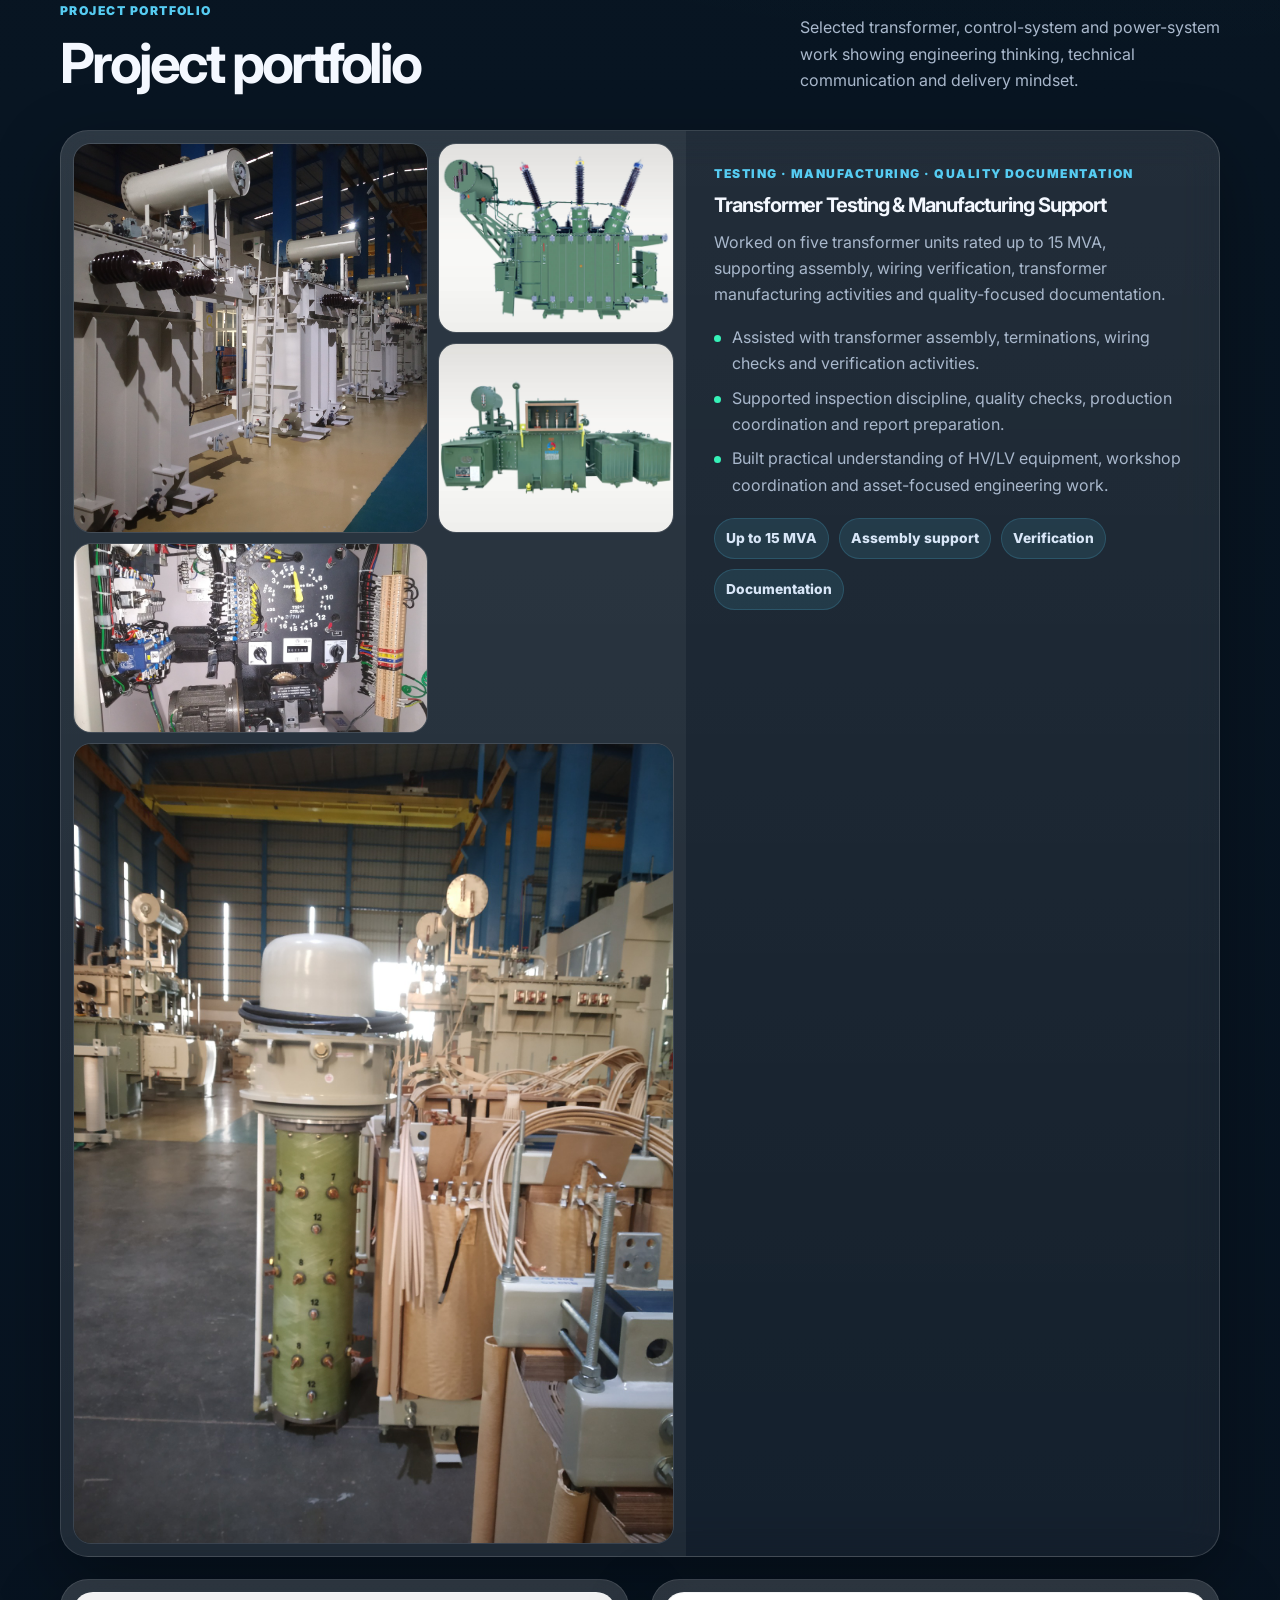
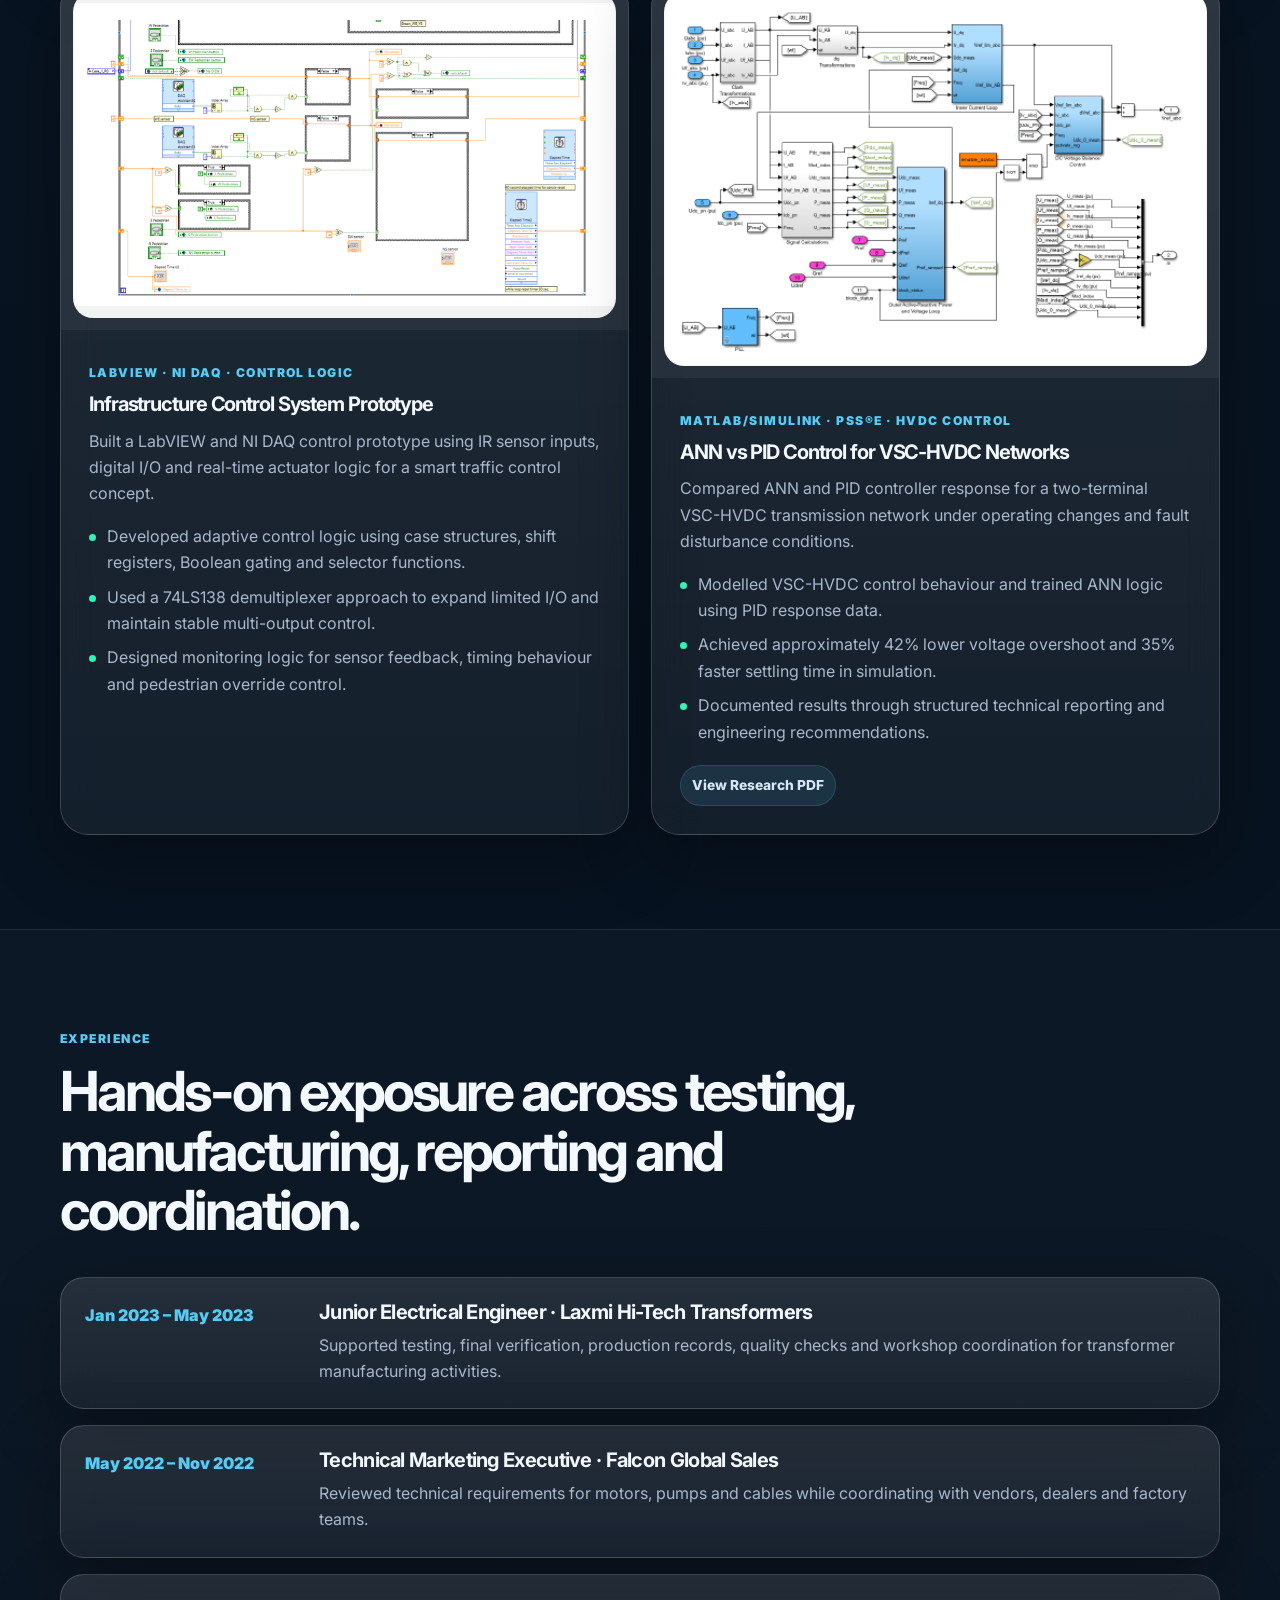
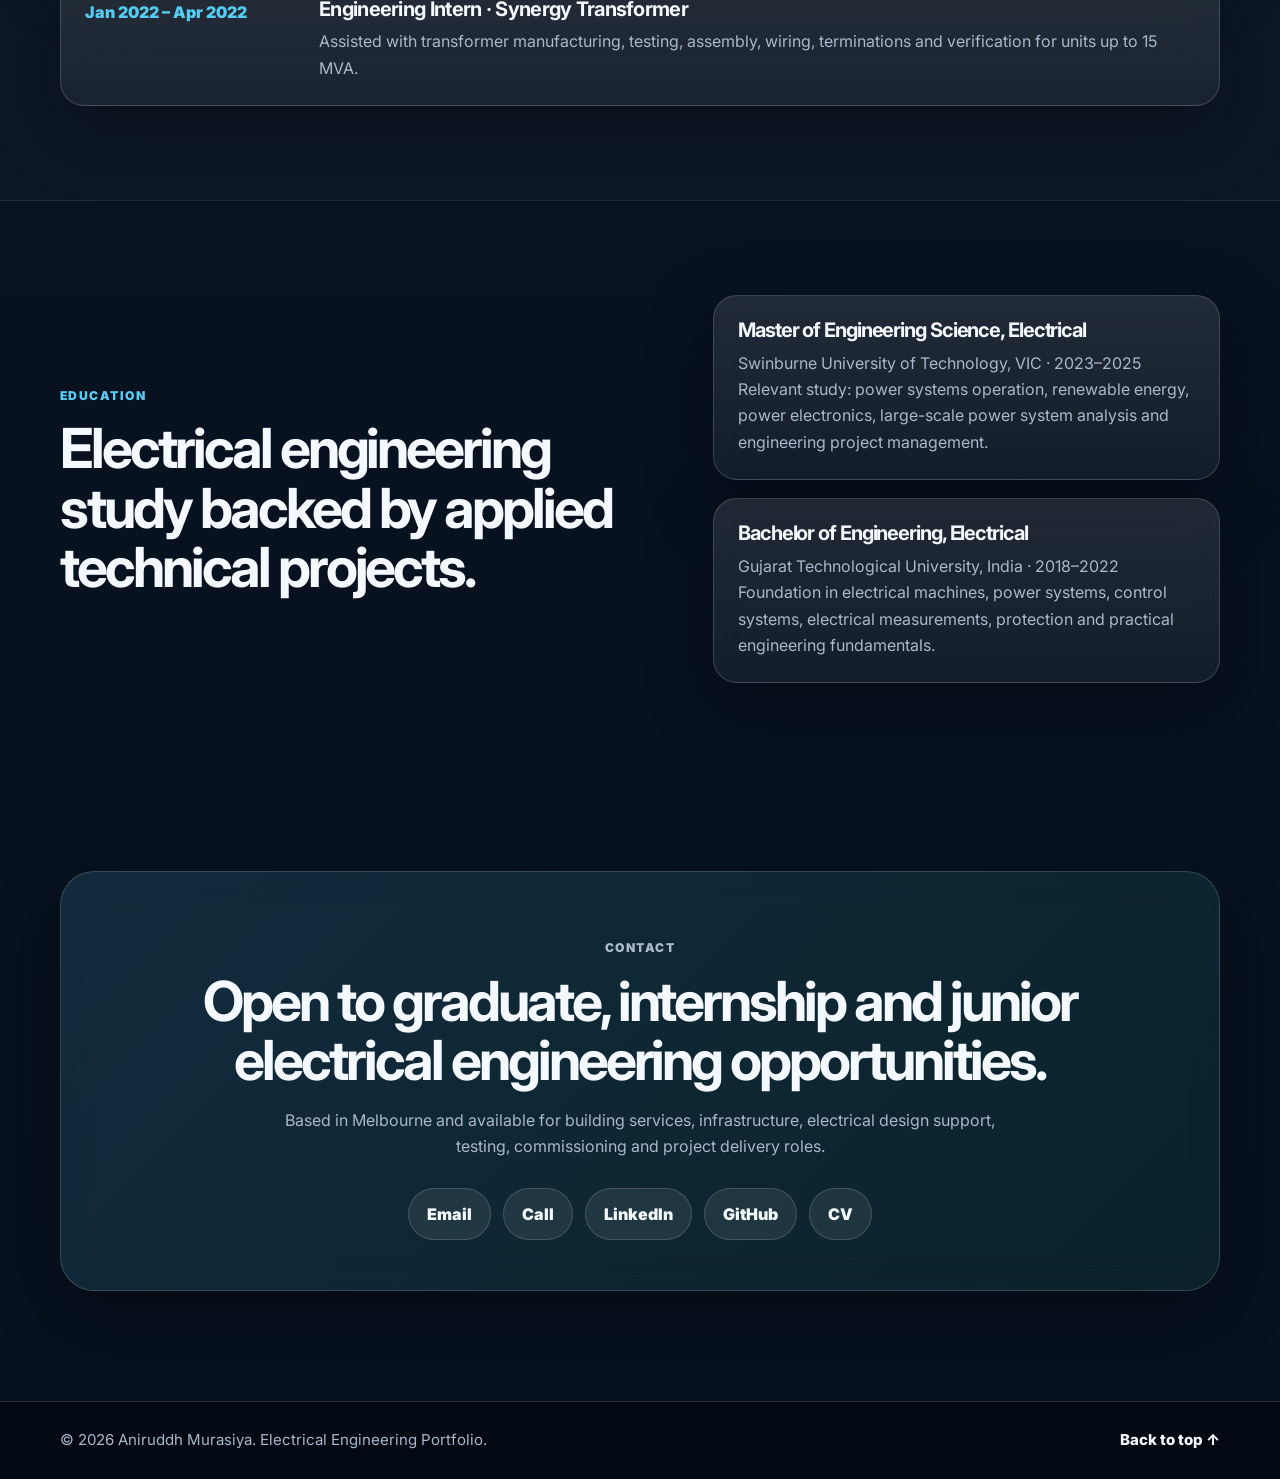
==== commit d5320319: "Update index.html" ====
--- a/index.html
+++ b/index.html
@@ -214,7 +214,6 @@
           <article class="timeline-item reveal"><div class="timeline-date">Jan 2023 – May 2023</div><div class="timeline-content"><h3>Junior Electrical Engineer · Laxmi Hi-Tech Transformers</h3><p>Supported testing, final verification, production records, quality checks and workshop coordination for transformer manufacturing activities.</p></div></article>
           <article class="timeline-item reveal delay-1"><div class="timeline-date">May 2022 – Nov 2022</div><div class="timeline-content"><h3>Technical Marketing Executive · Falcon Global Sales</h3><p>Reviewed technical requirements for motors, pumps and cables while coordinating with vendors, dealers and factory teams.</p></div></article>
           <article class="timeline-item reveal delay-2"><div class="timeline-date">Jan 2022 – Apr 2022</div><div class="timeline-content"><h3>Engineering Intern · Synergy Transformer</h3><p>Assisted with transformer manufacturing, testing, assembly, wiring, terminations and verification for units up to 15 MVA.</p></div></article>
-          <article class="timeline-item reveal"><div class="timeline-date">Sept 2023 – Present</div><div class="timeline-content"><h3>Grocery Team Member / Acting Team Lead · Woolworths</h3><p>Supported daily operations, team coordination, WHS standards and time-sensitive task delivery in a customer-facing environment.</p></div></article>
         </div>
       </div>
     </section>
